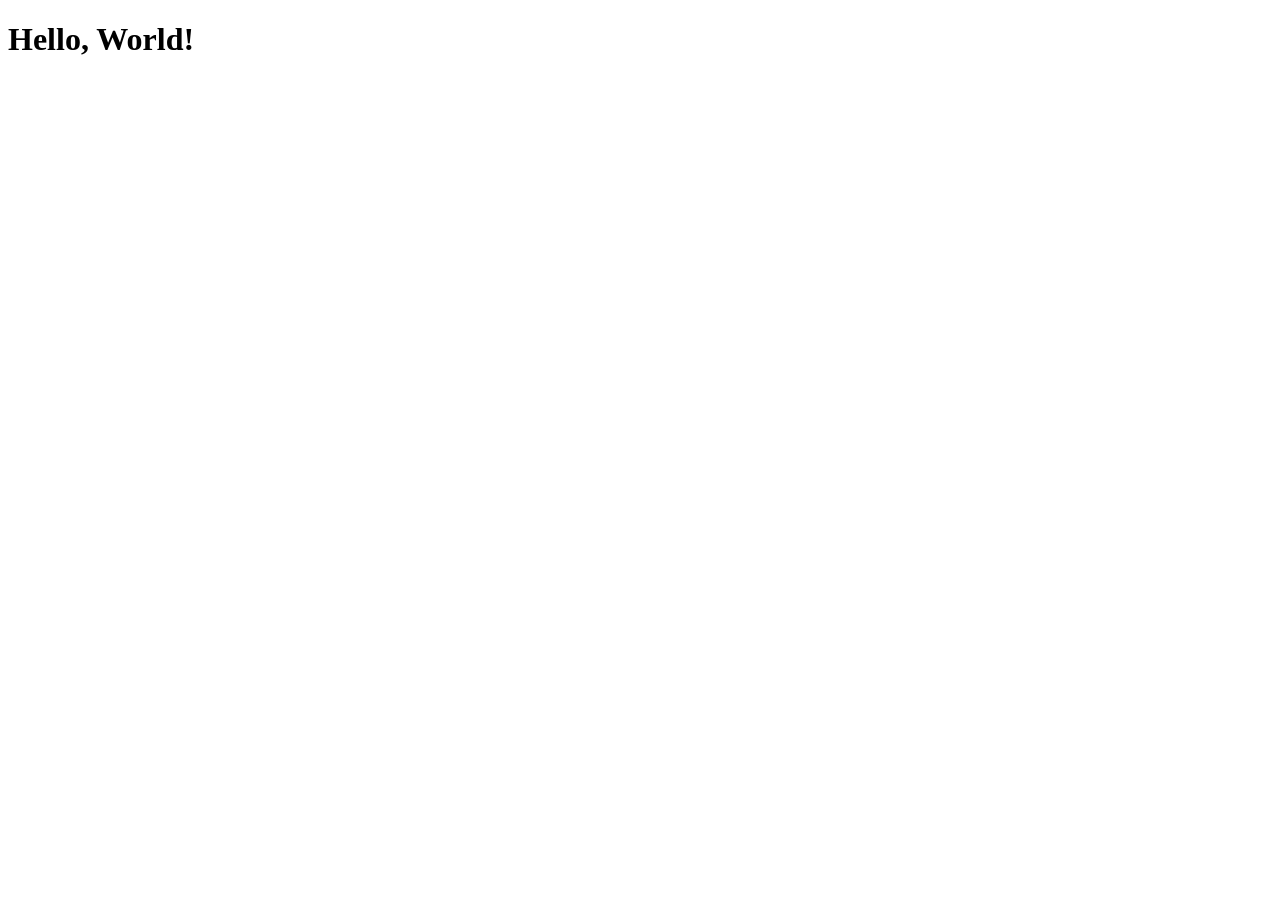
==== index.html @ 88abdb89 "Create index.html" ====
<!DOCTYPE html>
<html lang="en">
<head>
  <meta charset="UTF-8">
  <meta name="viewport" content="width=device-width, initial-scale=1.0">
  <title>Hello World</title>
</head>
<body>
  <h1>Hello, World!</h1>
</body>
</html>
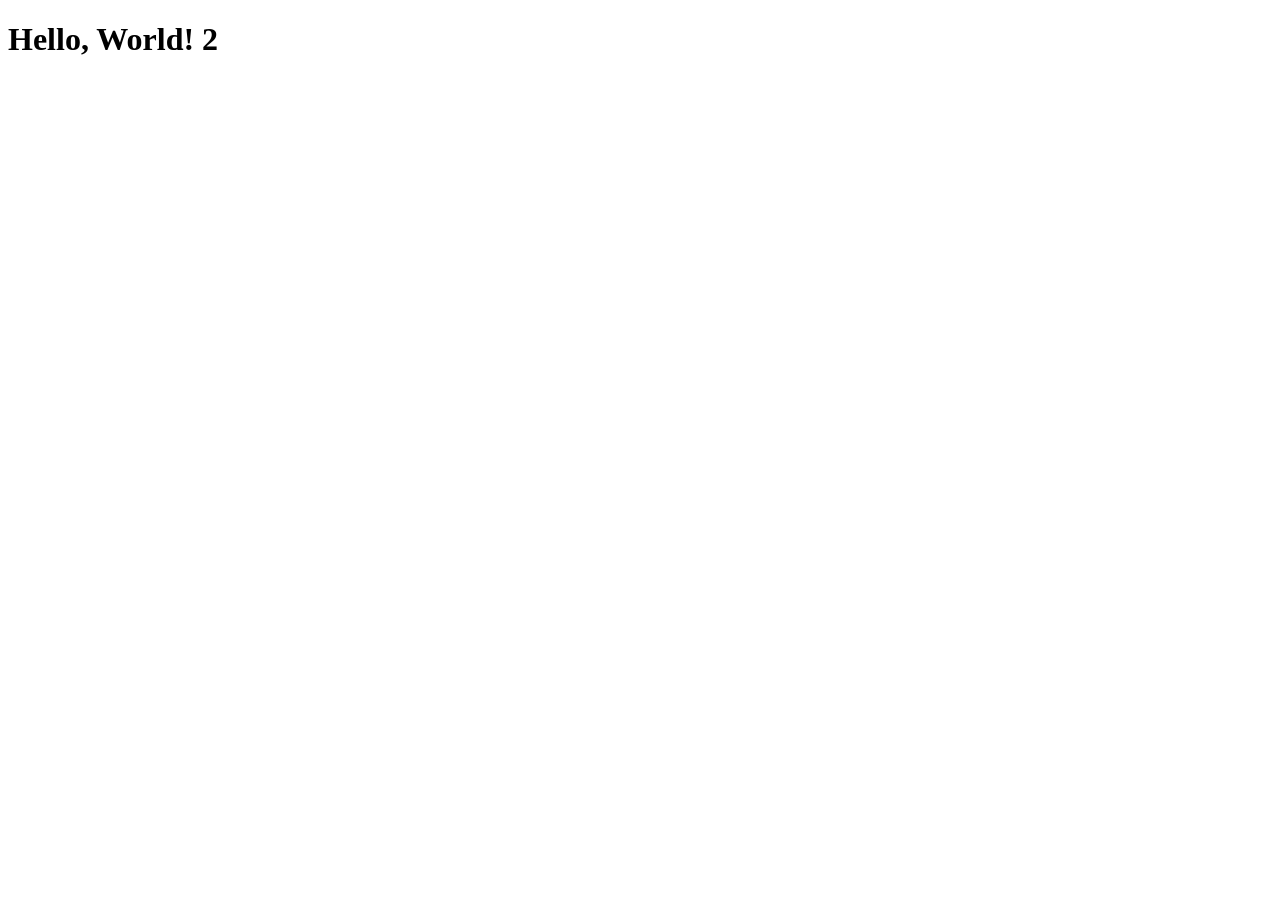
==== commit 3012d122: "test" ====
--- a/index.html
+++ b/index.html
@@ -6,6 +6,6 @@
   <title>Hello World</title>
 </head>
 <body>
-  <h1>Hello, World!</h1>
+  <h1>Hello, World! 2</h1>
 </body>
 </html>
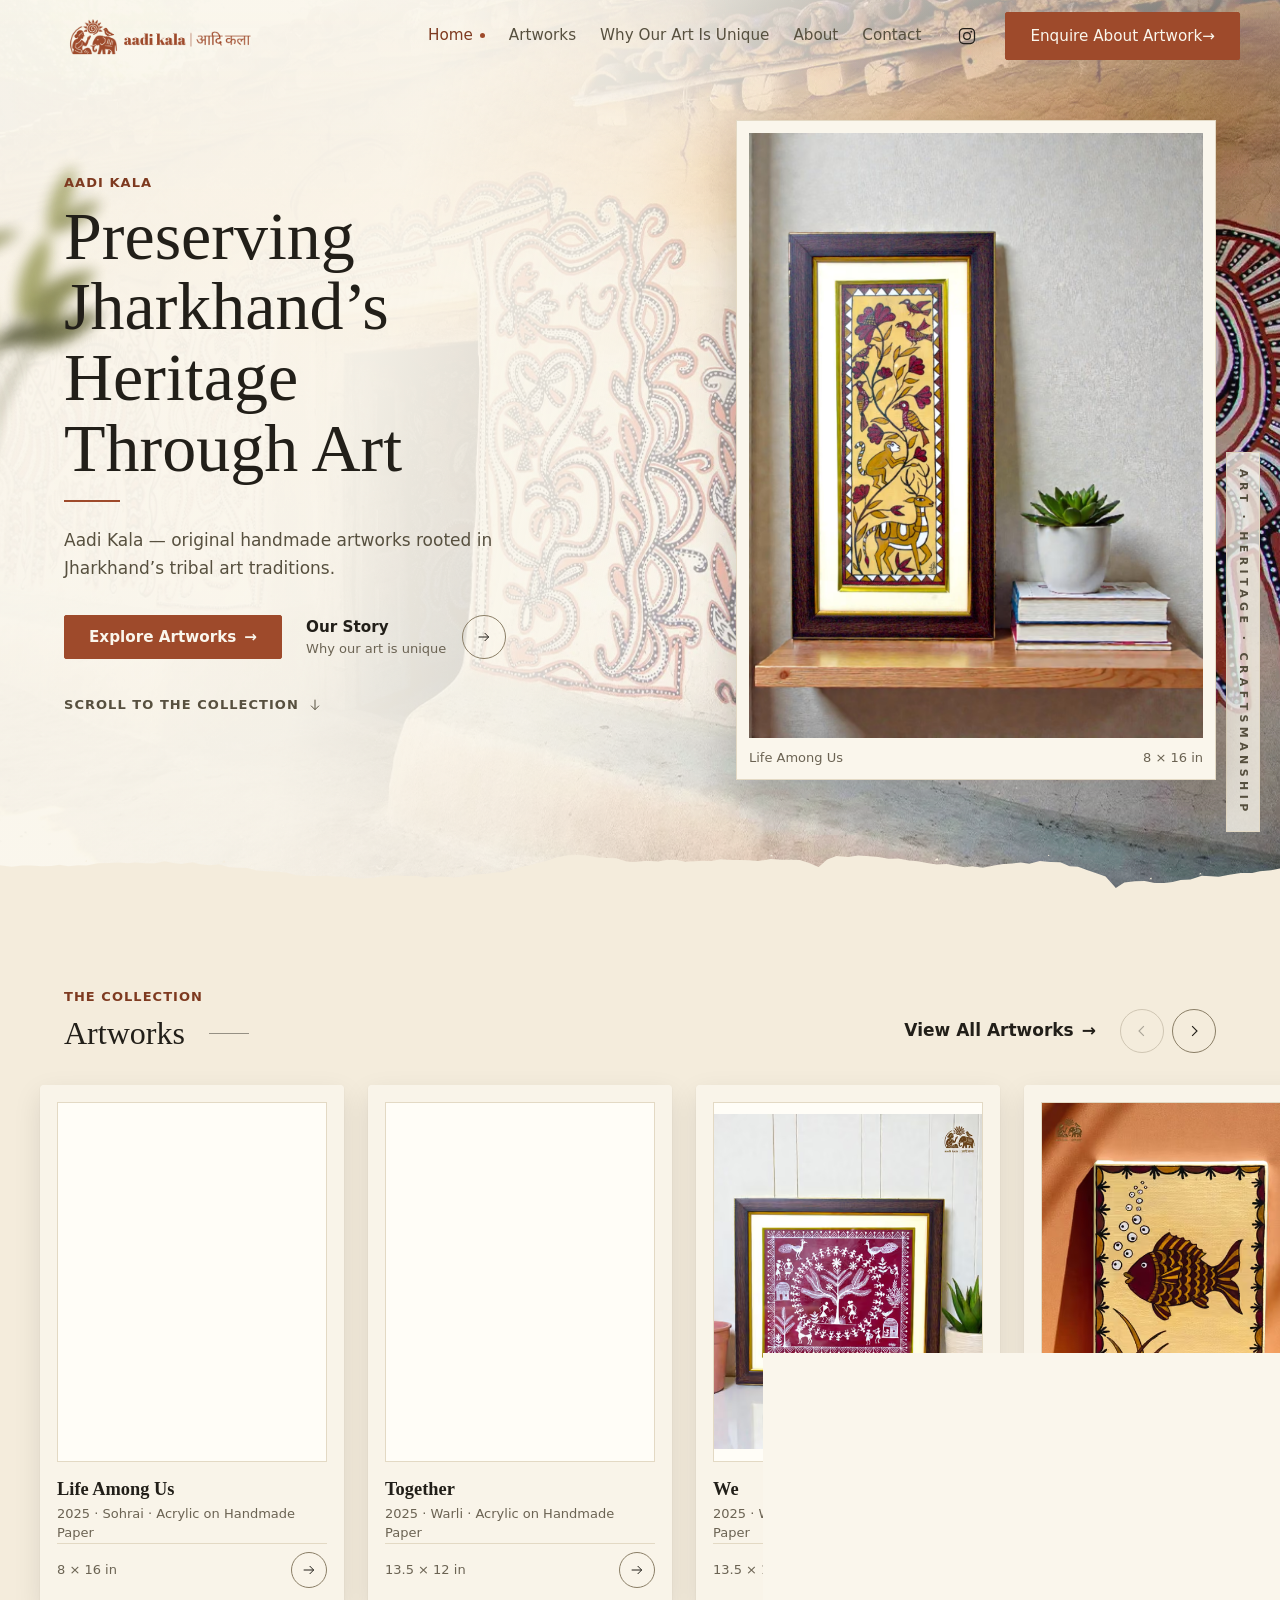
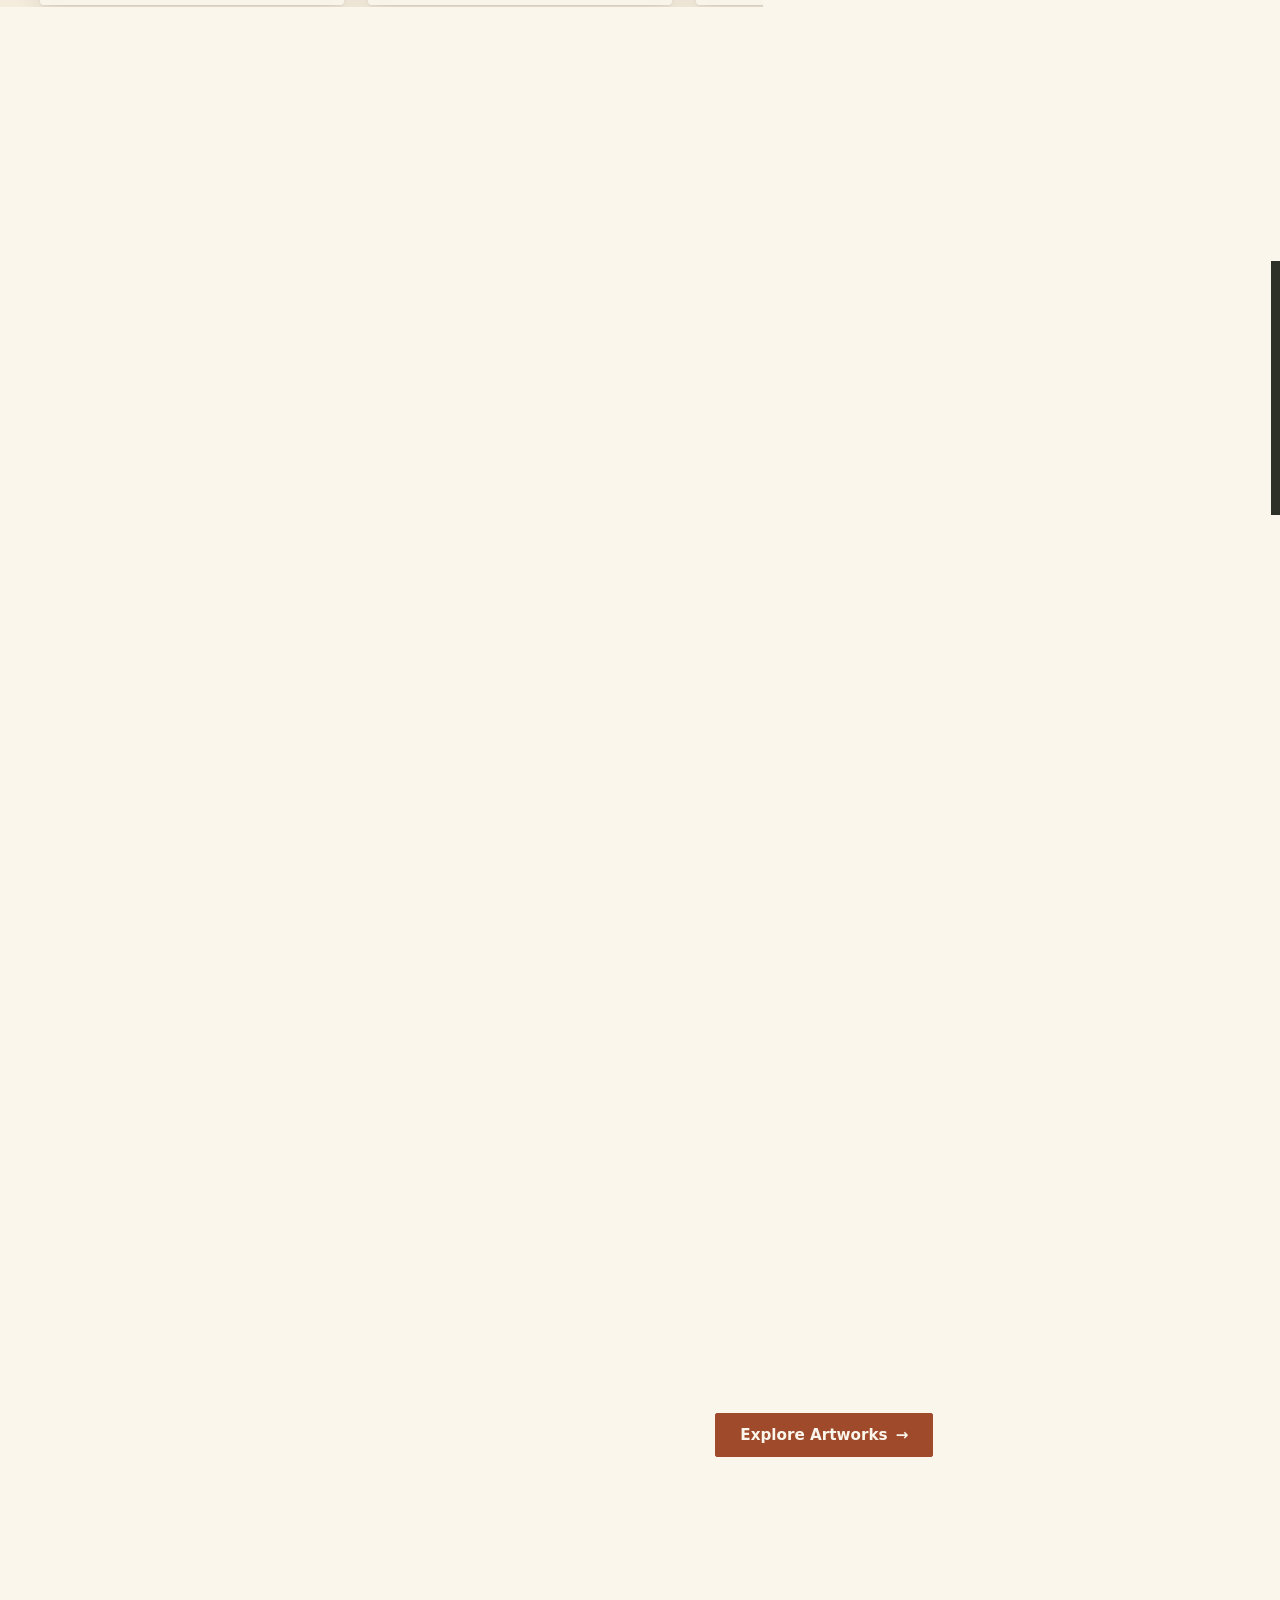
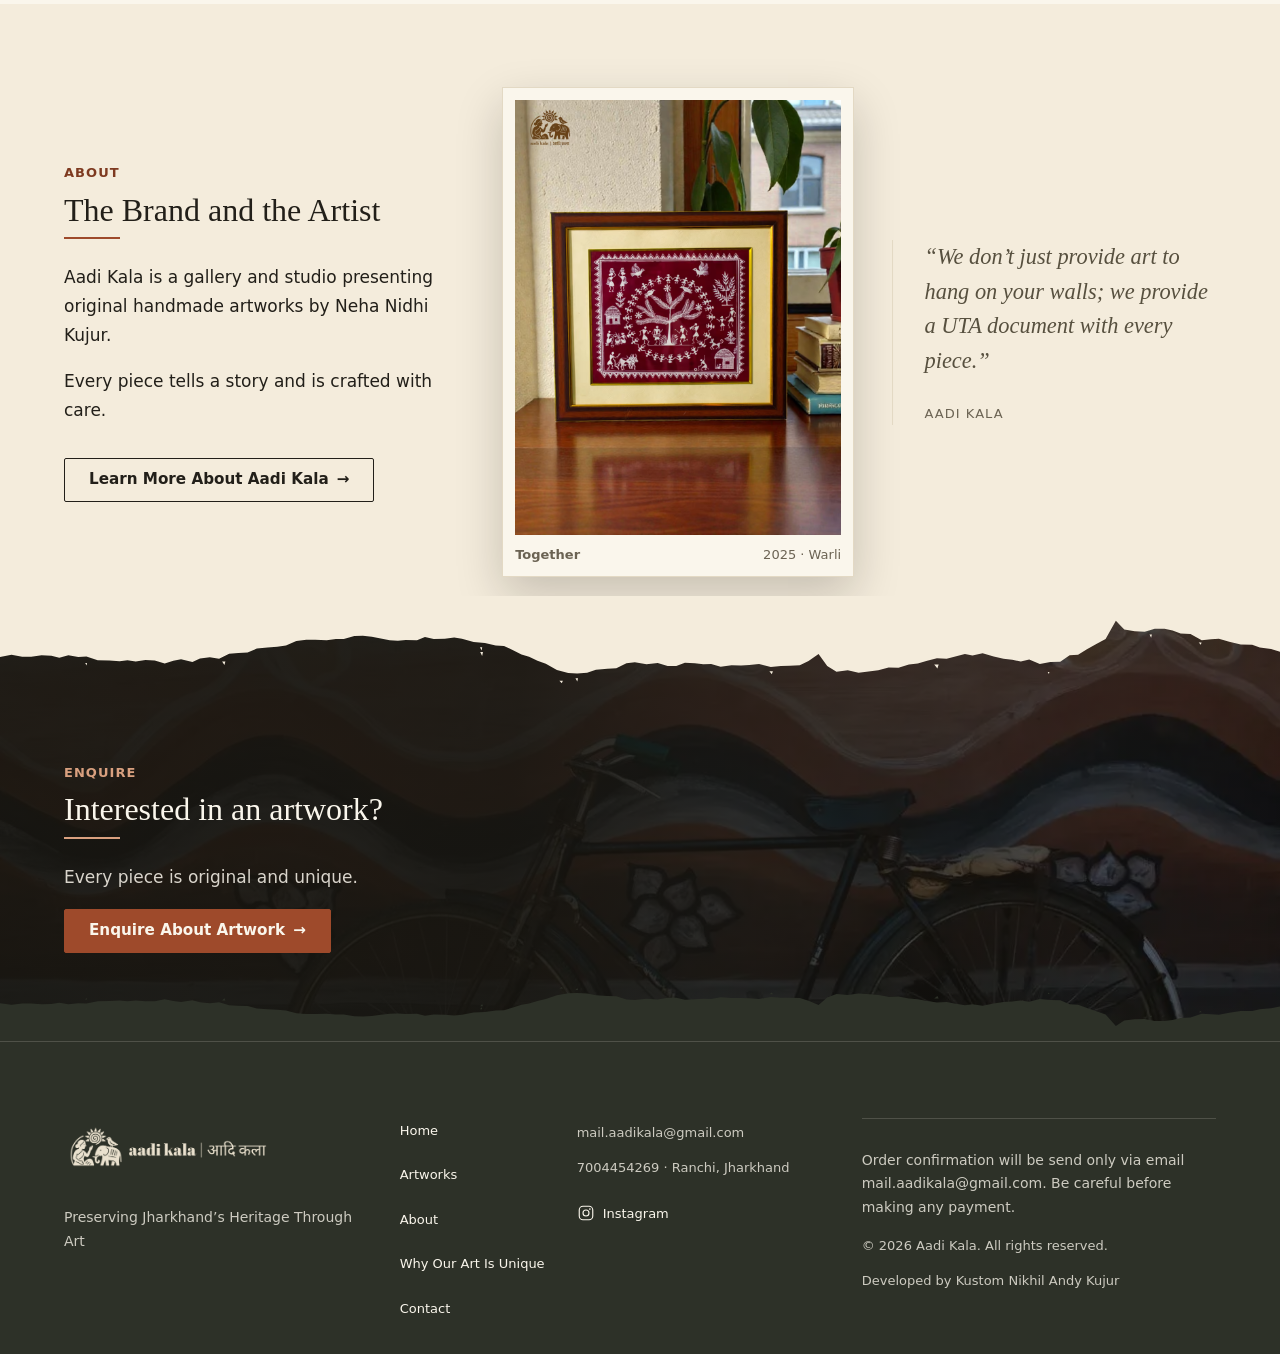
==== commit 50189e3b: "Publish aadikala/web-backend@fbbc5745c2a3ccf197e44658af8a53c7b95760de (dist/ only)" ====
--- a/index.html
+++ b/index.html
@@ -1,11 +1,13 @@
-<!DOCTYPE html>
-<html lang="en">
-<head>
-  <meta charset="UTF-8">
-  <meta name="viewport" content="width=device-width, initial-scale=1.0">
-  <title>Hello World</title>
-</head>
-<body>
-  <h1>Hello, World! 2</h1>
-</body>
-</html>
+<!DOCTYPE html><html lang="en"><head><meta charset="UTF-8"><meta name="viewport" content="width=device-width, initial-scale=1.0"><link rel="icon" type="image/png" href="/favicon.png" sizes="64x64"><link rel="apple-touch-icon" href="/favicon.png"><meta name="description" content="Aadi Kala — original handmade artworks rooted in Jharkhand’s tribal art traditions. Preserving Jharkhand’s Heritage Through Art."><title>Aadi Kala | Preserving Jharkhand’s Heritage Through Art</title><link rel="canonical" href="https://aadikala.github.io/"><meta property="og:title" content="Aadi Kala | Preserving Jharkhand’s Heritage Through Art"><meta property="og:description" content="Aadi Kala — original handmade artworks rooted in Jharkhand’s tribal art traditions. Preserving Jharkhand’s Heritage Through Art."><meta property="og:type" content="website"><meta property="og:url" content="https://aadikala.github.io/"><meta property="og:site_name" content="Aadi Kala"><meta name="twitter:card" content="summary"><meta name="twitter:title" content="Aadi Kala | Preserving Jharkhand’s Heritage Through Art"><meta name="twitter:description" content="Aadi Kala — original handmade artworks rooted in Jharkhand’s tribal art traditions. Preserving Jharkhand’s Heritage Through Art."><script type="application/ld+json">{"@context":"https://schema.org","@type":"Organization","name":"Aadi Kala","url":"https://aadikala.github.io/","sameAs":["https://www.instagram.com/aadikala.jh"]}</script><link rel="stylesheet" href="/_astro/BaseLayout.CWK3IPLA.css"><link rel="stylesheet" href="/_astro/index.BZ5XYa-T.css"></head><body><a class="skip-link" href="#main-content">Skip to main content</a><header class="site-header site-header--overlay"><div class="site-header-inner"><a class="brand" href="/" aria-label="Aadi Kala" aria-current="page"><img class="brand-logo" src="/images/logo-rust.png" alt="Aadi Kala" width="2000" height="500"></a><button class="nav-toggle" type="button" aria-expanded="false" aria-controls="site-nav"><span class="visually-hidden">Menu</span><span class="nav-toggle-bars" aria-hidden="true"></span></button><nav id="site-nav" class="site-nav" aria-label="Primary"><ul><li><a href="/" aria-current="page">Home</a></li><li><a href="/artworks/">Artworks</a></li><li><a href="/why-our-art-is-unique/">Why Our Art Is Unique</a></li><li><a href="/about/">About</a></li><li><a href="/contact/">Contact</a></li></ul><div class="nav-actions"><a class="nav-ig" href="https://www.instagram.com/aadikala.jh" target="_blank" rel="noopener"><svg width="20" height="20" viewBox="0 0 24 24" fill="none" stroke="currentColor" stroke-width="1.5" aria-hidden="true"><rect x="3" y="3" width="18" height="18" rx="5"></rect><circle cx="12" cy="12" r="4"></circle><circle cx="17.2" cy="6.8" r="1.1" fill="currentColor" stroke="none"></circle></svg><span class="visually-hidden">Instagram (opens in new tab)</span></a><a class="btn btn-primary nav-cta" href="/contact/">Enquire About Artwork<span class="btn-arrow" aria-hidden="true">&rarr;</span></a></div></nav></div><noscript><style>
+      .nav-toggle {
+        display: none;
+      }
+      .site-nav {
+        display: flex;
+      }
+    </style></noscript></header><script type="module">var e=document.querySelector(`.site-header`),t=e?.querySelector(`.nav-toggle`),n=document.getElementById(`site-nav`),r=()=>{e?.classList.remove(`is-open`),t?.setAttribute(`aria-expanded`,`false`)};t?.addEventListener(`click`,()=>{let n=e?.classList.toggle(`is-open`)??!1;t.setAttribute(`aria-expanded`,String(n))}),document.addEventListener(`keydown`,n=>{n.key===`Escape`&&e?.classList.contains(`is-open`)&&(r(),t?.focus())}),n?.addEventListener(`click`,e=>{e.target.closest(`a`)&&r()});var i=()=>e?.classList.toggle(`is-scrolled`,window.scrollY>8);addEventListener(`scroll`,i,{passive:!0}),i();</script><main id="main-content"><section class="hero" aria-labelledby="hero-heading"><div class="hero-media"><img src="/_astro/sohrai-painting-bg.PpdRrzte_1Toy7w.webp" srcset="/_astro/sohrai-painting-bg.PpdRrzte_1pBPP8.webp 960w, /_astro/sohrai-painting-bg.PpdRrzte_1Toy7w.webp 1500w" sizes="100vw" alt="" width="1500" height="1000" loading="eager" fetchpriority="high" decoding="async"></div><div class="hero-scrim" aria-hidden="true"></div><!-- Decorative foreground foliage (reference: blurred yellow-green leaves at
+       the left edge that push the photo back and add depth). --><svg class="hero-plant" viewBox="0 0 260 640" fill="none" aria-hidden="true" focusable="false"><g stroke="#5f6040" stroke-width="5" stroke-linecap="round"><path d="M36 630 C 48 524 74 446 130 372"></path><path d="M74 630 C 82 544 104 476 152 416"></path><path d="M14 630 C 24 544 44 478 84 414"></path></g><g><path d="M130 372 C 152 322 202 294 252 298 C 218 338 170 366 130 372 Z" fill="#8a8b57"></path><path d="M130 372 C 118 324 138 270 176 238 C 184 290 164 344 130 372 Z" fill="#a3a46b"></path><path d="M152 416 C 178 374 226 354 258 362 C 234 396 192 420 152 416 Z" fill="#6f7048"></path><path d="M152 416 C 144 368 166 324 204 302 C 208 350 186 396 152 416 Z" fill="#8a8b57"></path><path d="M84 414 C 94 362 76 310 40 278 C 30 328 46 384 84 414 Z" fill="#a3a46b"></path><path d="M84 414 C 116 380 160 370 198 384 C 162 410 120 420 84 414 Z" fill="#5f6040"></path><path d="M36 630 C 48 566 46 512 26 468 C 8 512 14 574 36 630 Z" fill="#6f7048"></path><path d="M176 238 C 198 200 240 182 258 192 C 234 220 202 236 176 238 Z" fill="#8a8b57" opacity="0.92"></path><path d="M176 238 C 168 196 186 154 216 132 C 220 176 202 216 176 238 Z" fill="#a3a46b" opacity="0.92"></path><path d="M40 278 C 56 244 96 228 132 236 C 100 260 66 274 40 278 Z" fill="#8a8b57" opacity="0.85"></path></g></svg><p class="hero-rail" aria-hidden="true">Art &middot; Heritage &middot; Craftsmanship</p><div class="container hero-inner"><div class="hero-copy"><p class="eyebrow">Aadi Kala</p><h1 class="hero-title" id="hero-heading">Preserving Jharkhand&rsquo;s Heritage Through Art</h1><hr class="rule-accent"><p class="hero-lede">Aadi Kala &mdash; original handmade artworks rooted in Jharkhand&rsquo;s tribal art traditions.</p><div class="hero-actions"><a class="btn btn-primary" href="/artworks/">Explore Artworks<span class="btn-arrow" aria-hidden="true">&rarr;</span></a><a class="hero-story" href="/why-our-art-is-unique/"><span><span class="hero-story-label">Our Story</span><span class="meta">Why our art is unique</span></span><span class="hero-story-icon" aria-hidden="true"><svg width="16" height="16" viewBox="0 0 24 24" fill="none" stroke="currentColor" stroke-width="1.5"><path d="M4 12h15M13 6l6 6-6 6"></path></svg></span></a></div><a class="hero-scroll" href="#collection"><span>Scroll to the collection</span><svg width="16" height="16" viewBox="0 0 24 24" fill="none" stroke="currentColor" stroke-width="1.5" aria-hidden="true"><path d="M12 4v15M6 13l6 6 6-6"></path></svg></a></div><figure class="art-frame hero-frame"><picture><source type="image/avif" srcset="/assets/generated/life-among-us-w480.avif 480w, /assets/generated/life-among-us-w768.avif 768w, /assets/generated/life-among-us-w960.avif 960w, /assets/generated/life-among-us-w1200.avif 1200w"><source type="image/webp" srcset="/assets/generated/life-among-us-w480.webp 480w, /assets/generated/life-among-us-w768.webp 768w, /assets/generated/life-among-us-w960.webp 960w, /assets/generated/life-among-us-w1200.webp 1200w"><img src="/assets/generated/life-among-us-w960.webp" alt="Life Among Us — Sohrai artwork by Neha Nidhi Kujur" width="1200" height="1600" loading="lazy" decoding="async"></picture><figcaption><span>Life Among Us</span><span>8 &times; 16 in</span></figcaption></figure></div><span class="torn torn-paper torn--bottom" aria-hidden="true"></span></section><section class="collection" id="collection" aria-labelledby="collection-heading"><div class="container"><div class="collection-head" data-reveal="left"><div><p class="eyebrow">The Collection</p><h2 class="collection-title" id="collection-heading">Artworks <span class="head-dash" aria-hidden="true"></span></h2></div><div class="collection-actions"><a class="link-arrow" href="/artworks/">View All Artworks<span class="btn-arrow" aria-hidden="true">&rarr;</span></a><div class="carousel-controls" data-carousel-controls hidden><button class="round-btn" type="button" data-carousel-prev><svg width="18" height="18" viewBox="0 0 24 24" fill="none" stroke="currentColor" stroke-width="1.5" aria-hidden="true"><path d="M14.5 5.5 8 12l6.5 6.5"></path></svg><span class="visually-hidden">Previous artworks</span></button><button class="round-btn" type="button" data-carousel-next><svg width="18" height="18" viewBox="0 0 24 24" fill="none" stroke="currentColor" stroke-width="1.5" aria-hidden="true"><path d="M9.5 5.5 16 12l-6.5 6.5"></path></svg><span class="visually-hidden">Next artworks</span></button></div></div></div></div><!-- The track is full-bleed (reference: the row spans the whole section).
+       It starts at the page gutter — no empty band on the left — and runs to
+       the viewport edge, so cards keep full size instead of being squeezed
+       into the centered text column. --><ul class="carousel" id="home-carousel" aria-label="Artworks" tabindex="0"><li class="carousel-item" data-reveal="pop"><a class="art-card art-card--story" href="/artworks/life-among-us/" aria-label="Life Among Us — view artwork"><span class="art-card-media"><picture><source type="image/avif" srcset="/assets/generated/life-among-us-w480.avif 480w, /assets/generated/life-among-us-w768.avif 768w, /assets/generated/life-among-us-w960.avif 960w, /assets/generated/life-among-us-w1200.avif 1200w" sizes="(min-width: 64rem) 33vw, (min-width: 48rem) 50vw, 100vw"><source type="image/webp" srcset="/assets/generated/life-among-us-w480.webp 480w, /assets/generated/life-among-us-w768.webp 768w, /assets/generated/life-among-us-w960.webp 960w, /assets/generated/life-among-us-w1200.webp 1200w" sizes="(min-width: 64rem) 33vw, (min-width: 48rem) 50vw, 100vw"><img src="/assets/generated/life-among-us-w480.webp" alt="Life Among Us — Sohrai artwork by Neha Nidhi Kujur" width="768" height="1024" loading="lazy" decoding="async"></picture><span class="art-card-story"><span class="story-label">WHAT YOU SEE:</span><span class="story-text">Sohrai &middot; Acrylic on Handmade Paper</span><span class="story-label">WHAT INSPIRED IT:</span><span class="story-text">The title “Life Among Us”: portraits the wildlife, how the jungle lives together. The life that exist in jungle but are endangered in human life.</span></span></span><h3 class="art-card-title">Life Among Us</h3><p class="meta">2025 · Sohrai · Acrylic on Handmade Paper</p><span class="art-card-foot"><span class="meta">8 × 16 in</span><span class="art-card-arrow" aria-hidden="true"><svg width="16" height="16" viewBox="0 0 24 24" fill="none" stroke="currentColor" stroke-width="1.5"><path d="M4 12h15M13 6l6 6-6 6"></path></svg></span></span></a></li><li class="carousel-item" data-reveal="pop"><a class="art-card art-card--story" href="/artworks/together/" aria-label="Together — view artwork"><span class="art-card-media"><picture><source type="image/avif" srcset="/assets/generated/together-w480.avif 480w, /assets/generated/together-w768.avif 768w, /assets/generated/together-w960.avif 960w" sizes="(min-width: 64rem) 33vw, (min-width: 48rem) 50vw, 100vw"><source type="image/webp" srcset="/assets/generated/together-w480.webp 480w, /assets/generated/together-w768.webp 768w, /assets/generated/together-w960.webp 960w" sizes="(min-width: 64rem) 33vw, (min-width: 48rem) 50vw, 100vw"><img src="/assets/generated/together-w480.webp" alt="Together — Warli artwork by Neha Nidhi Kujur" width="768" height="1024" loading="lazy" decoding="async"></picture><span class="art-card-story"><span class="story-label">WHAT YOU SEE:</span><span class="story-text">Warli &middot; Acrylic on Handmade Paper</span><span class="story-label">WHAT INSPIRED IT:</span><span class="story-text">The title “Together”: A Warli expression illustrating the tribe, their unity, and the cultural exchanges that shape their way of life.</span></span></span><h3 class="art-card-title">Together</h3><p class="meta">2025 · Warli · Acrylic on Handmade Paper</p><span class="art-card-foot"><span class="meta">13.5 × 12 in</span><span class="art-card-arrow" aria-hidden="true"><svg width="16" height="16" viewBox="0 0 24 24" fill="none" stroke="currentColor" stroke-width="1.5"><path d="M4 12h15M13 6l6 6-6 6"></path></svg></span></span></a></li><li class="carousel-item" data-reveal="pop"><a class="art-card art-card--story" href="/artworks/we/" aria-label="We — view artwork"><span class="art-card-media"><picture><source type="image/avif" srcset="/assets/generated/we-w480.avif 480w, /assets/generated/we-w768.avif 768w, /assets/generated/we-w960.avif 960w" sizes="(min-width: 64rem) 33vw, (min-width: 48rem) 50vw, 100vw"><source type="image/webp" srcset="/assets/generated/we-w480.webp 480w, /assets/generated/we-w768.webp 768w, /assets/generated/we-w960.webp 960w" sizes="(min-width: 64rem) 33vw, (min-width: 48rem) 50vw, 100vw"><img src="/assets/generated/we-w480.webp" alt="We — Warli artwork by Neha Nidhi Kujur" width="768" height="960" loading="lazy" decoding="async"></picture><span class="art-card-story"><span class="story-label">WHAT YOU SEE:</span><span class="story-text">Warli &middot; Acrylic on Handmade Paper</span><span class="story-label">WHAT INSPIRED IT:</span><span class="story-text">The title “We”: A Warli expression illustrating the tribe, their unity, and the cultural exchanges that shape their way of life.</span></span></span><h3 class="art-card-title">We</h3><p class="meta">2025 · Warli · Acrylic on Handmade Paper</p><span class="art-card-foot"><span class="meta">13.5 × 12 in</span><span class="art-card-arrow" aria-hidden="true"><svg width="16" height="16" viewBox="0 0 24 24" fill="none" stroke="currentColor" stroke-width="1.5"><path d="M4 12h15M13 6l6 6-6 6"></path></svg></span></span></a></li><li class="carousel-item" data-reveal="pop"><a class="art-card art-card--story" href="/artworks/fish-with-borders/" aria-label="Fish with borders — view artwork"><span class="art-card-media"><picture><source type="image/avif" srcset="/assets/generated/fish-with-borders-w480.avif 480w, /assets/generated/fish-with-borders-w768.avif 768w, /assets/generated/fish-with-borders-w960.avif 960w" sizes="(min-width: 64rem) 33vw, (min-width: 48rem) 50vw, 100vw"><source type="image/webp" srcset="/assets/generated/fish-with-borders-w480.webp 480w, /assets/generated/fish-with-borders-w768.webp 768w, /assets/generated/fish-with-borders-w960.webp 960w" sizes="(min-width: 64rem) 33vw, (min-width: 48rem) 50vw, 100vw"><img src="/assets/generated/fish-with-borders-w480.webp" alt="Fish with borders — Sohrai artwork by Neha Nidhi Kujur" width="768" height="1024" loading="lazy" decoding="async"></picture><span class="art-card-story"><span class="story-label">WHAT YOU SEE:</span><span class="story-text">Sohrai &middot; Acrylic on Canvas</span><span class="story-label">WHAT INSPIRED IT:</span><span class="story-text">The title “Fish with borders”: Inspired by the Minz totem. The fish swimming despite the borders around it.</span></span></span><h3 class="art-card-title">Fish with borders</h3><p class="meta">2025 · Sohrai · Acrylic on Canvas</p><span class="art-card-foot"><span class="meta">6 × 8 in</span><span class="art-card-arrow" aria-hidden="true"><svg width="16" height="16" viewBox="0 0 24 24" fill="none" stroke="currentColor" stroke-width="1.5"><path d="M4 12h15M13 6l6 6-6 6"></path></svg></span></span></a></li><li class="carousel-item" data-reveal="pop"><a class="art-card art-card--story" href="/artworks/hunt-by-the-sun/" aria-label="Hunt by the Sun — view artwork"><span class="art-card-media"><picture><source type="image/avif" srcset="/assets/generated/hunt-by-the-sun-w480.avif 480w, /assets/generated/hunt-by-the-sun-w768.avif 768w, /assets/generated/hunt-by-the-sun-w960.avif 960w, /assets/generated/hunt-by-the-sun-w1200.avif 1200w" sizes="(min-width: 64rem) 33vw, (min-width: 48rem) 50vw, 100vw"><source type="image/webp" srcset="/assets/generated/hunt-by-the-sun-w480.webp 480w, /assets/generated/hunt-by-the-sun-w768.webp 768w, /assets/generated/hunt-by-the-sun-w960.webp 960w, /assets/generated/hunt-by-the-sun-w1200.webp 1200w" sizes="(min-width: 64rem) 33vw, (min-width: 48rem) 50vw, 100vw"><img src="/assets/generated/hunt-by-the-sun-w480.webp" alt="Hunt by the Sun — Sohrai artwork by Neha Nidhi Kujur" width="768" height="1024" loading="lazy" decoding="async"></picture><span class="art-card-story"><span class="story-label">WHAT YOU SEE:</span><span class="story-text">Sohrai &middot; Acrylic on Handmade Paper</span><span class="story-label">WHAT INSPIRED IT:</span><span class="story-text">Hunt by the Sun — radiant as the sun itself, tribal women of Jharkhand illuminate the path as they perform their ritual hunt of Jani-Shikar.</span></span></span><h3 class="art-card-title">Hunt by the Sun</h3><p class="meta">2024 · Sohrai · Acrylic on Handmade Paper</p><span class="art-card-foot"><span class="meta">12 × 18 in</span><span class="art-card-arrow" aria-hidden="true"><svg width="16" height="16" viewBox="0 0 24 24" fill="none" stroke="currentColor" stroke-width="1.5"><path d="M4 12h15M13 6l6 6-6 6"></path></svg></span></span></a></li><li class="carousel-item" data-reveal="pop"><a class="art-card art-card--story" href="/artworks/tortoise-with-time/" aria-label="Tortoise with time — view artwork"><span class="art-card-media"><picture><source type="image/avif" srcset="/assets/generated/tortoise-with-time-w480.avif 480w, /assets/generated/tortoise-with-time-w768.avif 768w, /assets/generated/tortoise-with-time-w960.avif 960w" sizes="(min-width: 64rem) 33vw, (min-width: 48rem) 50vw, 100vw"><source type="image/webp" srcset="/assets/generated/tortoise-with-time-w480.webp 480w, /assets/generated/tortoise-with-time-w768.webp 768w, /assets/generated/tortoise-with-time-w960.webp 960w" sizes="(min-width: 64rem) 33vw, (min-width: 48rem) 50vw, 100vw"><img src="/assets/generated/tortoise-with-time-w480.webp" alt="Tortoise with time — Sohrai artwork by Neha Nidhi Kujur" width="768" height="960" loading="lazy" decoding="async"></picture><span class="art-card-story"><span class="story-label">WHAT YOU SEE:</span><span class="story-text">Sohrai &middot; Acrylic on Canvas</span><span class="story-label">WHAT INSPIRED IT:</span><span class="story-text">The title “Tortoise with time”: Inspired by the Kachhap totem. The different sections of colour on the shell defines the different phases of life.</span></span></span><h3 class="art-card-title">Tortoise with time</h3><p class="meta">2025 · Sohrai · Acrylic on Canvas</p><span class="art-card-foot"><span class="meta">6 × 8 in</span><span class="art-card-arrow" aria-hidden="true"><svg width="16" height="16" viewBox="0 0 24 24" fill="none" stroke="currentColor" stroke-width="1.5"><path d="M4 12h15M13 6l6 6-6 6"></path></svg></span></span></a></li><li class="carousel-item" data-reveal="pop"><a class="art-card art-card--story" href="/artworks/patara-nu-bidi-sun-in-forest/" aria-label="पतड़ा नू बीड़ी - Sun in forest — view artwork"><span class="art-card-media"><picture><source type="image/avif" srcset="/assets/generated/patara-nu-bidi-sun-in-forest-w480.avif 480w, /assets/generated/patara-nu-bidi-sun-in-forest-w768.avif 768w, /assets/generated/patara-nu-bidi-sun-in-forest-w960.avif 960w" sizes="(min-width: 64rem) 33vw, (min-width: 48rem) 50vw, 100vw"><source type="image/webp" srcset="/assets/generated/patara-nu-bidi-sun-in-forest-w480.webp 480w, /assets/generated/patara-nu-bidi-sun-in-forest-w768.webp 768w, /assets/generated/patara-nu-bidi-sun-in-forest-w960.webp 960w" sizes="(min-width: 64rem) 33vw, (min-width: 48rem) 50vw, 100vw"><img src="/assets/generated/patara-nu-bidi-sun-in-forest-w480.webp" alt="पतड़ा नू बीड़ी - Sun in forest — Sohrai artwork by Neha Nidhi Kujur" width="768" height="960" loading="lazy" decoding="async"></picture><span class="art-card-story"><span class="story-label">WHAT YOU SEE:</span><span class="story-text">Sohrai &middot; Acrylic on Canvas</span><span class="story-label">WHAT INSPIRED IT:</span><span class="story-text">The title “पतड़ा नूबीड़ी - Sun in forest”: the sun figures as woman, the forest as her surroundings—power luminous within its own horizon. The art portraits Jani-Shikar.</span></span></span><h3 class="art-card-title">पतड़ा नू बीड़ी - Sun in forest</h3><p class="meta">2024 · Sohrai · Acrylic on Canvas</p><span class="art-card-foot"><span class="meta">12 × 18 in</span><span class="art-card-arrow" aria-hidden="true"><svg width="16" height="16" viewBox="0 0 24 24" fill="none" stroke="currentColor" stroke-width="1.5"><path d="M4 12h15M13 6l6 6-6 6"></path></svg></span></span></a></li></ul></section><script type="module">var e=document.getElementById(`home-carousel`),t=document.querySelector(`[data-carousel-controls]`),n=t?.querySelector(`[data-carousel-prev]`),r=t?.querySelector(`[data-carousel-next]`);if(e&&t&&n&&r){t.removeAttribute(`hidden`);let i=()=>(e.querySelector(`.carousel-item`)?.getBoundingClientRect().width??300)+24,a=()=>{n.disabled=e.scrollLeft<=2,r.disabled=e.scrollLeft+e.clientWidth>=e.scrollWidth-2};n.addEventListener(`click`,()=>e.scrollBy({left:-i()})),r.addEventListener(`click`,()=>e.scrollBy({left:i()})),e.addEventListener(`scroll`,a,{passive:!0}),addEventListener(`resize`,a,{passive:!0}),a()}</script><section class="why-unique" aria-labelledby="why-unique-heading"><span class="torn torn-paper" aria-hidden="true"></span><!-- Warli tree (decorative): golden-brown limbs rising along the right edge,
+       canopy heavy near the band's top — the olive band's signature motif. --><svg class="why-tree" viewBox="0 0 720 560" preserveAspectRatio="xMaxYMax meet" fill="none" aria-hidden="true" focusable="false"><g stroke="#5b4525" stroke-linecap="round" stroke-linejoin="round"><path stroke-width="9" d="M566 556 C 558 470 552 400 542 336 C 534 286 530 232 534 178"></path><path stroke-width="6" d="M566 556 L 514 548 M566 556 L 618 546"></path><path stroke-width="6" d="M542 336 L 436 300 L 404 276"></path><path stroke-width="6" d="M542 336 L 640 306 L 674 284"></path><path stroke-width="5.5" d="M537 292 L 448 246 L 420 220"></path><path stroke-width="5.5" d="M537 292 L 628 258 L 664 236"></path><path stroke-width="5" d="M534 244 L 462 198 L 442 168"></path><path stroke-width="5" d="M534 244 L 616 214 L 650 190"></path><path stroke-width="5" d="M534 178 L 486 122 L 468 88"></path><path stroke-width="5" d="M534 178 L 586 130 L 612 100"></path><path stroke-width="6" d="M534 178 L 534 116"></path><path stroke-width="5" d="M534 116 L 496 72 M534 116 L 574 76 M534 116 L 532 62"></path><g stroke-width="3.5"><path d="M508 327 l -11 -13 M508 327 l 12 -13"></path><path d="M478 316 l -11 -13 M478 316 l 12 -14"></path><path d="M576 324 l -12 -13 M576 324 l 11 -13"></path><path d="M608 314 l -12 -13 M608 314 l 11 -14"></path><path d="M490 269 l -11 -13 M490 269 l 12 -13"></path><path d="M462 254 l -11 -13 M462 254 l 12 -13"></path><path d="M588 275 l -12 -13 M588 275 l 11 -13"></path><path d="M616 264 l -12 -13 M616 264 l 11 -14"></path><path d="M498 221 l -11 -12 M498 221 l 12 -12"></path><path d="M580 228 l -12 -12 M580 228 l 11 -12"></path><path d="M510 150 l -11 -13 M510 150 l 12 -13"></path><path d="M562 152 l -12 -13 M562 152 l 11 -13"></path></g><g fill="#5b4525" stroke="none"><circle cx="404" cy="276" r="7"></circle><circle cx="674" cy="284" r="7"></circle><circle cx="420" cy="220" r="7"></circle><circle cx="664" cy="236" r="7"></circle><circle cx="442" cy="168" r="6"></circle><circle cx="650" cy="190" r="6"></circle><circle cx="468" cy="88" r="7"></circle><circle cx="612" cy="100" r="7"></circle><circle cx="496" cy="72" r="6"></circle><circle cx="574" cy="76" r="6"></circle><circle cx="532" cy="62" r="7"></circle><circle cx="452" cy="318" r="5"></circle><circle cx="632" cy="292" r="5"></circle></g><g stroke-width="4"><path d="M296 128 l 15 -11 l 15 11"></path><path d="M352 92 l 13 -10 l 13 10"></path><path d="M252 78 l 12 -9 l 12 9"></path></g></g></svg><div class="container"><p class="eyebrow">Aadi Kala</p><h2 id="why-unique-heading">Why Our Art is Unique</h2><hr class="rule-accent"><ol class="why-grid"><li class="why-item" data-reveal><span class="why-icon" aria-hidden="true"><svg width="22" height="22" viewBox="0 0 24 24" fill="none" stroke="currentColor" stroke-width="1.5" stroke-linecap="round" stroke-linejoin="round"><path d="M8.5 12V6.5a1.5 1.5 0 0 1 3 0V11"/><path d="M11.5 11V5.5a1.5 1.5 0 0 1 3 0V11"/><path d="M14.5 11V7a1.5 1.5 0 0 1 3 0v7a6 6 0 0 1-6 6h-.5a6 6 0 0 1-6-6v-3.5a1.5 1.5 0 0 1 3 0V14"/></svg></span><h3><span class="why-no">01.</span> Purely Handmade</h3><p>All artworks are crafted using acrylics, organic colors on canvas or handmade paper. No art is ever repeated.</p><a class="link-arrow" href="/why-our-art-is-unique/">Learn More<span class="btn-arrow" aria-hidden="true">→</span></a></li><li class="why-item" data-reveal><span class="why-icon" aria-hidden="true"><svg width="22" height="22" viewBox="0 0 24 24" fill="none" stroke="currentColor" stroke-width="1.5" stroke-linecap="round" stroke-linejoin="round"><rect x="5" y="3.5" width="14" height="17" rx="2"/><path d="M9 8h6M9 12h6M9 16h3"/></svg></span><h3><span class="why-no">02.</span> Understanding the Art (UTA)</h3><p>We provide an in-depth document explaining the art&#39;s vision and inspiration, giving you a deeper connection with the piece.</p><a class="link-arrow" href="/why-our-art-is-unique/">Learn More<span class="btn-arrow" aria-hidden="true">→</span></a></li><li class="why-item" data-reveal><span class="why-icon" aria-hidden="true"><svg width="22" height="22" viewBox="0 0 24 24" fill="none" stroke="currentColor" stroke-width="1.5" stroke-linecap="round" stroke-linejoin="round"><circle cx="12" cy="9.5" r="5"/><path d="M9 14l-1.5 6L12 18l4.5 2L15 14"/></svg></span><h3><span class="why-no">03.</span> Certificate of Authenticity</h3><p>Each artwork comes with a hand-signed certificate of authenticity directly from the artist.</p><a class="link-arrow" href="/why-our-art-is-unique/">Learn More<span class="btn-arrow" aria-hidden="true">→</span></a></li><li class="why-item" data-reveal><span class="why-icon" aria-hidden="true"><svg width="22" height="22" viewBox="0 0 24 24" fill="none" stroke="currentColor" stroke-width="1.5" stroke-linecap="round" stroke-linejoin="round"><path d="M12 20v-7"/><path d="M12 13C12 9 9 6.5 5.5 6.5c0 3.5 2.5 6.5 6.5 6.5z"/><path d="M12 13c0-3 2.5-5.5 6-5.5 0 3.5-2.5 5.5-6 5.5z"/></svg></span><h3><span class="why-no">04.</span> Preserving Heritage</h3><p>We work to preserve Jharkhand’s heritage, providing fair prices to the artists by cutting the high art market costs.</p><a class="link-arrow" href="/why-our-art-is-unique/">Learn More<span class="btn-arrow" aria-hidden="true">→</span></a></li></ol></div></section><section class="story-split" aria-labelledby="story-heading"><span class="torn torn-olive" aria-hidden="true"></span><div class="container story-grid"><figure class="story-media" data-reveal="zoom"><img src="/_astro/handmade.B8MXOiW4_1IOpRe.webp" srcset="/_astro/handmade.B8MXOiW4_2iIInh.webp 768w, /_astro/handmade.B8MXOiW4_1IOpRe.webp 1536w" alt="An artist painting with a brush, holding a palette of mixed colours." sizes="(min-width: 64rem) 48vw, 100vw" loading="lazy" decoding="async" width="1536" height="1024"></figure><div class="story-panel" data-reveal><img class="story-motif" src="/assets/generated/life-among-us-w480.webp" width="480" height="640" alt="" loading="lazy" decoding="async" aria-hidden="true"><p class="eyebrow">Heritage</p><h2 id="story-heading">Rooted in Jharkhand</h2><hr class="rule-accent"><p>Every piece is one of a kind &mdash; no two are alike &mdash; and carries the essence of Jharkhand&rsquo;s tribal culture.</p><p>At Aadi Kala, we strive to preserve heritage, empower artisans, and bring authentic tribal artistry to the world.</p><a class="btn btn-primary" href="/artworks/">Explore Artworks<span class="btn-arrow" aria-hidden="true">&rarr;</span></a></div></div></section><section class="about-editorial" aria-labelledby="about-heading"><span class="torn torn-paper-light" aria-hidden="true"></span><div class="container about-grid"><div class="about-copy" data-reveal="left"><p class="eyebrow">About</p><h2 id="about-heading">The Brand and the Artist</h2><hr class="rule-accent"><p>Aadi Kala is a gallery and studio presenting original handmade artworks by Neha Nidhi Kujur.</p><p>Every piece tells a story and is crafted with care.</p><a class="btn btn-secondary" href="/about/">Learn More About Aadi Kala<span class="btn-arrow" aria-hidden="true">&rarr;</span></a></div><figure class="art-frame about-media" data-reveal="zoom"><picture><source type="image/avif" srcset="/assets/generated/together-w480.avif 480w, /assets/generated/together-w768.avif 768w, /assets/generated/together-w960.avif 960w"><source type="image/webp" srcset="/assets/generated/together-w480.webp 480w, /assets/generated/together-w768.webp 768w, /assets/generated/together-w960.webp 960w"><img src="/assets/generated/together-w768.webp" alt="Together — Warli artwork by Neha Nidhi Kujur" width="960" height="1280" loading="lazy" decoding="async"></picture><figcaption><b>Together</b><span>2025 &middot; Warli</span></figcaption></figure><blockquote class="about-quote" data-reveal="right"><p>&ldquo;We don&rsquo;t just provide art to hang on your walls; we provide a UTA document with every piece.&rdquo;</p><footer>Aadi Kala</footer></blockquote></div></section><section class="enquiry-band" aria-labelledby="enquiry-heading"><span class="torn torn-paper torn--deep" aria-hidden="true"></span><div class="enquiry-media"><img src="/_astro/heritage.jCunQY2-_x8fPU.webp" srcset="/_astro/heritage.jCunQY2-_DeeFW.webp 960w, /_astro/heritage.jCunQY2-_x8fPU.webp 1300w" sizes="100vw" alt="" width="1300" height="862" loading="lazy" decoding="async"></div><div class="enquiry-scrim" aria-hidden="true"></div><div class="container"><div class="enquiry-inner" data-reveal="pop"><p class="eyebrow">Enquire</p><h2 id="enquiry-heading">Interested in an artwork?</h2><hr class="rule-accent"><p>Every piece is original and unique.</p><a class="btn btn-primary" href="/contact/">Enquire About Artwork<span class="btn-arrow" aria-hidden="true">→</span></a></div></div><span class="torn torn-olive torn--bottom" aria-hidden="true"></span></section></main><footer class="site-footer"><span class="torn torn-paper-light" aria-hidden="true"></span><div class="container site-footer-inner"><div class="flow"><a class="footer-brand" href="/" aria-label="Aadi Kala — home"><img class="footer-logo" src="/images/logo.png" alt="Aadi Kala" width="2000" height="500" loading="lazy" decoding="async"></a><p class="small">Preserving Jharkhand&rsquo;s Heritage Through Art</p></div><nav aria-label="Footer"><ul class="cluster"><li><a href="/">Home</a></li><li><a href="/artworks/">Artworks</a></li><li><a href="/about/">About</a></li><li><a href="/why-our-art-is-unique/">Why Our Art Is Unique</a></li><li><a href="/contact/">Contact</a></li></ul></nav><div class="flow"><p class="meta">mail.aadikala@gmail.com</p><p class="meta">7004454269 &middot; Ranchi, Jharkhand</p><p class="meta"><a class="footer-ig" href="https://www.instagram.com/aadikala.jh" target="_blank" rel="noopener"><svg width="18" height="18" viewBox="0 0 24 24" fill="none" stroke="currentColor" stroke-width="1.5" aria-hidden="true" focusable="false"><rect x="3" y="3" width="18" height="18" rx="5"></rect><circle cx="12" cy="12" r="4"></circle><circle cx="17.2" cy="6.8" r="1.1" fill="currentColor" stroke="none"></circle></svg><span>Instagram</span><span class="visually-hidden"> (opens in new tab)</span></a></p></div><div class="flow footer-note"><p class="small">Order confirmation will be send only via email mail.aadikala@gmail.com. Be careful before making any payment.</p><p class="meta">&copy; 2026 Aadi Kala. All rights reserved.</p><p class="meta">Developed by Kustom Nikhil Andy Kujur</p></div></div></footer></body></html><script type="module">if(matchMedia(`(prefers-reduced-motion: no-preference)`).matches){let e=document.querySelector(`.hero`),t=document.querySelector(`.hero-media img`),n=0,r=()=>{n||=requestAnimationFrame(()=>{if(n=0,!e||!t)return;let r=e.getBoundingClientRect();if(r.bottom<0||r.top>innerHeight)return;let i=Math.min(Math.max(-r.top,0)*.06,34);t.style.transform=`translate3d(0, ${i.toFixed(1)}px, 0)`})};e&&t&&(addEventListener(`scroll`,r,{passive:!0}),r());let i=document.querySelectorAll(`[data-reveal]`);if(i.length&&`IntersectionObserver`in window){document.querySelector(`main`)?.classList.add(`reveal-on`);let e=new IntersectionObserver(t=>{for(let n of t)n.isIntersecting&&(n.target.classList.add(`is-in`),e.unobserve(n.target))},{rootMargin:`0px 0px -8% 0px`,threshold:.12});i.forEach(t=>e.observe(t))}}</script>
--- a/_astro/BaseLayout.CWK3IPLA.css
+++ b/_astro/BaseLayout.CWK3IPLA.css
@@ -0,0 +1 @@
+:root{--color-paper:#faf6ec;--color-paper-deep:#f4ecdc;--color-surface:#fffdf7;--color-ink:#221f19;--color-ink-soft:#57503f;--color-muted:#6b6353;--color-rust:#9e4a2b;--color-rust-deep:#7e3a20;--color-green:#5f7050;--color-olive:#2d3128;--color-clay:#d9a07f;--color-gold:#b2987a;--color-error:#a93226;--color-line:#e3d9c4;--color-border-strong:#8a7e66;--color-focus:#7e3a20;--color-focus-on-dark:#faf6ec;--color-selection:#e7c9b4;--space-xs:.25rem;--space-sm:.5rem;--space-md:1rem;--space-lg:1.5rem;--space-xl:2rem;--space-2xl:3rem;--space-3xl:4rem;--space-section:clamp(3.5rem, 4vw + 2rem, 6rem);--container-max:72rem;--gutter:1.25rem;--text-display:clamp(2.5rem, 1.6rem + 4vw, 3.75rem);--text-h1:clamp(2rem, 1.4rem + 3vw, 3rem);--text-h2:clamp(1.5rem, 1.2rem + 1.5vw, 2rem);--text-h3:1.25rem;--text-body:1.0625rem;--text-small:.875rem;--text-meta:.8125rem;--leading-display:1.05;--leading-heading:1.2;--leading-body:1.7;--leading-meta:1.5;--tracking-meta:.08em;--radius-sm:2px;--radius-md:4px;--shadow-subtle:0 1px 2px #221f190f;--dur-short:.15s;--dur-med:.3s;--ease-out:cubic-bezier(.2, .65, .2, 1);--touch-min:2.75rem}@media (width>=64rem){:root{--gutter:2.5rem}}:root{--font-display:"Iowan Old Style", "Palatino Linotype", Palatino, Georgia, "Times New Roman", serif;--font-body:system-ui, -apple-system, "Segoe UI", Roboto, "Helvetica Neue", Arial, sans-serif}.display{font-family:var(--font-display);font-size:var(--text-display);line-height:var(--leading-display);letter-spacing:0;margin-block:0 var(--space-md);font-weight:500}h1,.h1{font-family:var(--font-display);font-size:var(--text-h1);line-height:var(--leading-heading);margin-block:0 var(--space-md);font-weight:500}h2,.h2{font-family:var(--font-display);font-size:var(--text-h2);line-height:var(--leading-heading);margin-block:0 var(--space-sm);font-weight:500}h3,.h3{font-family:var(--font-display);font-size:var(--text-h3);line-height:var(--leading-heading);margin-block:0 var(--space-sm);font-weight:600}body{font-family:var(--font-body);font-size:var(--text-body);line-height:var(--leading-body)}.small{font-size:var(--text-small);line-height:var(--leading-body)}.meta{font-size:var(--text-meta);line-height:var(--leading-meta);color:var(--color-muted)}.eyebrow{font-size:var(--text-meta);line-height:var(--leading-meta);letter-spacing:var(--tracking-meta);text-transform:uppercase;color:var(--color-rust-deep);margin-block:0 var(--space-sm);font-weight:600}.label{font-size:var(--text-small);font-weight:600;line-height:var(--leading-meta)}.container{width:min(100% - (var(--gutter) * 2), var(--container-max));margin-inline:auto}.section{padding-block:var(--space-section)}.flow>*+*{margin-block-start:var(--flow-space,var(--space-md))}.stack{gap:var(--stack-gap,var(--space-md));flex-direction:column;display:flex}.cluster{gap:var(--cluster-gap,var(--space-sm));flex-wrap:wrap;align-items:center;display:flex}.gallery{columns:1;column-gap:var(--space-lg)}.gallery>*{break-inside:avoid;margin-block-end:var(--space-lg)}@media (width>=48rem){.gallery{columns:2}}@media (width>=64rem){.gallery{columns:3}}.torn{z-index:3;pointer-events:none;block-size:3.75rem;position:absolute;inset-block-start:-1px;inset-inline:0;-webkit-mask:url(/images/torn-edge.svg) top/100% 100% no-repeat;mask:url(/images/torn-edge.svg) top/100% 100% no-repeat}.torn--deep{block-size:6rem}.torn-paper{background-color:var(--color-paper-deep)}.torn-paper-light{background-color:var(--color-paper)}.torn-olive{background-color:var(--color-olive)}.torn-ink{background-color:var(--color-ink)}a{color:var(--color-rust);text-underline-offset:.15em;transition:color var(--dur-short) var(--ease-out), text-decoration-thickness var(--dur-short) var(--ease-out);text-decoration:underline 1px}a:hover{color:var(--color-rust-deep);text-decoration-thickness:2px}:focus-visible{outline:3px solid var(--color-focus);outline-offset:2px}footer :focus-visible,.on-dark :focus-visible,.why-unique :focus-visible,.enquiry-band :focus-visible,.btn-primary:focus-visible{outline-color:var(--color-focus-on-dark)}.btn{justify-content:center;align-items:center;gap:var(--space-sm);min-height:var(--touch-min);padding:var(--space-sm) var(--space-lg);border-radius:var(--radius-sm);font-family:var(--font-body);font-size:.95rem;font-weight:600;line-height:var(--leading-meta);cursor:pointer;transition:background-color var(--dur-short) var(--ease-out), color var(--dur-short) var(--ease-out), border-color var(--dur-short) var(--ease-out), transform var(--dur-short) var(--ease-out), box-shadow var(--dur-short) var(--ease-out);text-decoration:none;display:inline-flex}.btn-primary{background-color:var(--color-rust);border:1px solid var(--color-rust);color:var(--color-paper)}.btn-primary:hover{background-color:var(--color-rust-deep);border-color:var(--color-rust-deep);color:var(--color-paper);transform:translateY(-1px);box-shadow:0 6px 16px #221f1947}.btn-secondary{border:1px solid var(--color-ink);color:var(--color-ink);background-color:#0000}.btn-secondary:hover{background-color:var(--color-ink);color:var(--color-paper);transform:translateY(-1px);box-shadow:0 6px 16px #221f1938}.btn-text{padding:var(--space-xs) 0;min-height:var(--touch-min);color:var(--color-rust);text-underline-offset:.15em;cursor:pointer;background:0 0;border:0;font-weight:600;text-decoration:underline}.btn-text:hover{color:var(--color-rust-deep)}.btn-arrow{transition:transform var(--dur-short) var(--ease-out);display:inline-block}.btn:hover .btn-arrow,.btn:focus-visible .btn-arrow{transform:translate(3px)}.link-arrow{align-items:center;gap:var(--space-sm);min-height:var(--touch-min);color:inherit;font-weight:600;text-decoration:none;display:inline-flex}.link-arrow .btn-arrow{transition:transform var(--dur-short) var(--ease-out)}.link-arrow:hover .btn-arrow,.link-arrow:focus-visible .btn-arrow{transform:translate(4px)}.round-btn{width:var(--touch-min);height:var(--touch-min);border:1px solid var(--color-border-strong);color:var(--color-ink);cursor:pointer;transition:background-color var(--dur-short) var(--ease-out), color var(--dur-short) var(--ease-out), border-color var(--dur-short) var(--ease-out), transform var(--dur-short) var(--ease-out);background-color:#0000;border-radius:50%;justify-content:center;align-items:center;padding:0;display:inline-flex}.round-btn:hover:not(:disabled){background-color:var(--color-ink);border-color:var(--color-ink);color:var(--color-paper);transform:scale(1.06)}.round-btn:disabled{opacity:.35;cursor:default}.artwork{margin:0}.artwork img{background-color:var(--color-surface);width:100%;height:auto;display:block}.artwork figcaption{margin-block-start:var(--space-sm)}.art-card{color:inherit;background-color:var(--color-surface);border-radius:var(--radius-md);transition:box-shadow var(--dur-med) var(--ease-out);text-decoration:none;display:block;box-shadow:0 1px 2px #14110c0f,0 8px 22px #14110c14}.art-card:hover,.art-card:focus-visible{box-shadow:0 2px 5px #14110c12,0 16px 38px #14110c29}.art-card-title{color:var(--color-ink);font-family:var(--font-display);font-size:var(--text-h3);line-height:var(--leading-heading);margin-block:var(--space-sm) var(--space-xs);overflow-wrap:break-word;font-weight:600}.art-card:hover .art-card-title{text-underline-offset:.15em;text-decoration:underline}.art-card .meta{overflow-wrap:break-word}.art-card-media{overflow:hidden}.art-card-media img{background-color:var(--color-surface);width:100%;height:auto;transition:transform var(--dur-med) var(--ease-out);display:block}.art-card:hover .art-card-media img{transform:scale(1.03)}.art-card .meta{margin-block:0}.site-header{z-index:50;border-block-end:1px solid var(--color-line);background-color:var(--color-paper);transition:box-shadow var(--dur-short) var(--ease-out);position:sticky;inset-block-start:0}.site-header.is-scrolled{box-shadow:0 8px 24px #221f1912}.site-header--overlay{transition:background-color var(--dur-short) var(--ease-out), box-shadow var(--dur-short) var(--ease-out);background-color:#0000;border-block-end-color:#0000;position:fixed;inset-inline:0}.site-header--overlay.is-scrolled,.site-header--overlay.is-open{backdrop-filter:blur(10px);border-block-end-color:var(--color-line);background-color:#faf6eceb}.site-header-inner{justify-content:space-between;align-items:center;gap:var(--space-md);min-height:4.5rem;flex-wrap:wrap;padding-inline-start:max(var(--gutter), (100% - var(--container-max)) / 2);padding-inline-end:var(--gutter);display:flex}.brand{color:var(--color-ink);padding-block:var(--space-xs);flex-direction:column;gap:.125rem;text-decoration:none;display:inline-flex}.brand-logo{block-size:3rem;inline-size:auto;transition:opacity var(--dur-short) var(--ease-out);display:block}a.brand:hover .brand-logo{opacity:.8}.brand-name{font-family:var(--font-display);letter-spacing:.02em;font-size:1.5rem;font-weight:600;line-height:1.1}.brand-tag{letter-spacing:.22em;text-transform:uppercase;color:var(--color-muted);font-size:.625rem;font-weight:600}a.brand:hover .brand-name{color:var(--color-rust-deep)}.site-nav{align-items:center;gap:var(--space-lg);flex:none;display:flex}.site-nav ul{justify-content:flex-end;gap:var(--space-lg);flex:0 auto;margin:0;padding:0;list-style:none;display:flex}.site-nav a{color:var(--color-ink-soft);padding-block:.75rem;font-size:.95rem;font-weight:400;text-decoration:none;display:inline-block}.site-nav a:hover{color:var(--color-ink);text-decoration:none}.site-nav .btn-primary,.site-nav .btn-primary:hover{color:var(--color-paper);text-decoration:none}.site-nav a[aria-current=page]{color:var(--color-rust-deep)}.site-nav a[aria-current=page]:after{content:"";background-color:var(--color-rust);vertical-align:.15em;border-radius:50%;block-size:5px;inline-size:5px;margin-inline-start:.45em;display:inline-block}.nav-actions{align-items:center;gap:var(--space-md);margin-inline-start:auto;display:flex}.site-nav .nav-ig{min-width:var(--touch-min);min-height:var(--touch-min);color:var(--color-ink);justify-content:center;align-items:center;text-decoration:none;display:inline-flex}.site-nav .nav-ig:hover{color:var(--color-rust-deep);text-decoration:none}.nav-cta{white-space:nowrap}.nav-toggle{min-width:var(--touch-min);min-height:var(--touch-min);border:1px solid var(--color-line);border-radius:var(--radius-sm);cursor:pointer;background:0 0;justify-content:center;align-items:center;margin-inline-start:auto;display:none}.nav-toggle-bars,.nav-toggle-bars:before,.nav-toggle-bars:after{background-color:var(--color-ink);width:1.25rem;height:2px;display:block}.nav-toggle-bars{position:relative}.nav-toggle-bars:before,.nav-toggle-bars:after{content:"";position:absolute;inset-inline-start:0}.nav-toggle-bars:before{transform:translateY(-.4rem)}.nav-toggle-bars:after{transform:translateY(.4rem)}@media (width<=47.99rem){.nav-toggle{display:inline-flex}.site-nav{align-items:stretch;gap:var(--space-md);flex-direction:column;flex-basis:100%;padding-block-end:var(--space-md);display:none}.site-header.is-open .site-nav{display:flex}.site-nav ul{flex-direction:column;gap:0;margin-inline:0}.site-nav a{padding-block:.75rem;display:block}.nav-actions{border-block-start:1px solid var(--color-line);margin-inline-start:0;padding-block-start:var(--space-md)}.nav-cta{flex:auto}}.site-footer{background-color:var(--color-olive);color:var(--color-paper);padding-block:calc(var(--space-2xl) + 1.25rem) var(--space-lg);border-block-start:1px solid #faf6ec29;position:relative}.site-footer-inner{gap:var(--space-xl);display:grid}.site-footer .brand-name{color:var(--color-paper);font-size:1.35rem}.site-footer .brand-tag,.site-footer .meta,.site-footer .small{color:#faf6ecc7}.site-footer ul{margin:0;padding:0;list-style:none}.site-footer a{color:var(--color-paper);text-underline-offset:.15em;padding-block:.625rem;text-decoration:underline 1px;display:inline-block}.site-footer a:hover{color:var(--color-paper);text-decoration-thickness:2px}.site-footer .footer-note{border-block-start:1px solid #faf6ec29;margin-block-start:var(--space-sm);padding-block-start:var(--space-md)}.footer-brand{padding:0;display:inline-block}.footer-logo{block-size:auto;inline-size:min(100%,13rem);display:block}.site-footer nav ul{flex-flow:column;align-items:flex-start;gap:.15rem}.site-footer nav a{font-size:var(--text-meta);text-decoration:none}.site-footer nav a:hover{opacity:.75;text-decoration:none}.site-footer .footer-ig{align-items:center;gap:.5rem;text-decoration:none;display:inline-flex}.site-footer .footer-ig:hover{opacity:.75;text-decoration:none}.site-footer .footer-ig svg{flex:none}@media (width>=80rem){.site-footer nav ul{flex-wrap:nowrap}}@media (width>=64rem){.site-footer-inner{grid-template-columns:1.2fr auto 1fr 1.4fr;align-items:start}}.card{background-color:var(--color-surface);border:1px solid var(--color-line);border-radius:var(--radius-md);padding:var(--space-lg);box-shadow:var(--shadow-subtle)}.field{margin-block-end:var(--space-md)}.field>.label{margin-block-end:var(--space-xs);display:block}.input{width:100%;min-height:var(--touch-min);padding:var(--space-sm) var(--space-md);font:inherit;color:var(--color-ink);background-color:var(--color-surface);border:1px solid var(--color-border-strong);border-radius:var(--radius-sm)}textarea.input{min-height:calc(var(--touch-min) * 3);resize:vertical}.input:focus{outline:3px solid var(--color-focus);outline-offset:1px;border-color:var(--color-ink)}.input[aria-invalid=true]{border-color:var(--color-error)}.field-error{margin-block:var(--space-xs) 0;font-size:var(--text-small);color:var(--color-error)}.field-help{margin-block:var(--space-xs) 0;font-size:var(--text-small);color:var(--color-ink-soft)}.visually-hidden{clip:rect(0 0 0 0);white-space:nowrap;border:0;width:1px;height:1px;margin:-1px;padding:0;position:absolute;overflow:hidden}.skip-link{z-index:100;padding:var(--space-sm) var(--space-md);background-color:var(--color-ink);color:var(--color-paper);transition:transform var(--dur-short) var(--ease-out);position:absolute;inset-block-start:var(--space-sm);inset-inline-start:var(--space-sm);transform:translateY(-300%)}.skip-link:focus-visible{transform:none}*,:before,:after{box-sizing:border-box}html{-webkit-text-size-adjust:100%}body{background-color:var(--color-paper);color:var(--color-ink);font-family:var(--font-body);font-size:var(--text-body);line-height:var(--leading-body);margin:0}img{max-width:100%}::selection{background-color:var(--color-selection);color:var(--color-ink)}@media (prefers-reduced-motion:no-preference){html{scroll-behavior:smooth}}@media (prefers-reduced-motion:reduce){*,:before,:after{scroll-behavior:auto!important;transition-duration:.01ms!important;animation-duration:.01ms!important;animation-iteration-count:1!important}}
--- a/_astro/index.BZ5XYa-T.css
+++ b/_astro/index.BZ5XYa-T.css
@@ -0,0 +1 @@
+.rule-accent{block-size:2px;inline-size:3.5rem;margin:0 0 var(--space-lg);background-color:var(--color-rust);border:0;display:block}.head-dash{opacity:.45;background-color:currentColor;block-size:1px;inline-size:2.5rem;display:inline-block}.art-frame{background-color:var(--color-paper);border:1px solid var(--color-line);margin:0;padding:.75rem;box-shadow:0 18px 44px #14110c33}.art-frame img{background-color:var(--color-surface);block-size:auto;inline-size:100%;display:block}.art-frame figcaption{justify-content:space-between;gap:var(--space-sm);font-size:var(--text-meta);line-height:var(--leading-meta);color:var(--color-muted);flex-wrap:wrap;margin-block-start:.6rem;display:flex}.hero{isolation:isolate;background-color:var(--color-paper-deep);align-items:center;min-height:min(86vh,52rem);padding-block:clamp(7.5rem,13vh,9.5rem) calc(clamp(3rem,7vh,5.5rem) + 3.75rem);scroll-margin-top:5.5rem;display:flex;position:relative;overflow:hidden}.hero-media{z-index:-2;position:absolute;inset:-4rem 0}.hero-media img{object-fit:cover;object-position:66% 46%;block-size:100%;inline-size:100%;transform:translate(0,0)}.hero-scrim{z-index:-1;background:linear-gradient(102deg,#faf6ecf7 0 30%,#faf6ecdb 46%,#faf6ec57 66%,#faf6ec0a 84%),linear-gradient(#faf6ec80 0,#faf6ec00 24%);position:absolute;inset:0}.hero-plant{z-index:0;filter:blur(7px)saturate(1.05);opacity:.95;pointer-events:none;block-size:auto;inline-size:clamp(10rem,13vw,12rem);position:absolute;inset-block-start:clamp(4.5rem,9vh,7rem);inset-inline-start:-4rem}@media (width<=47.99rem){.hero-plant{display:none}}.hero-inner{z-index:2;gap:var(--space-2xl);align-items:center;display:grid;position:relative}.hero-copy{max-width:34rem}.hero-title{font-family:var(--font-display);margin-block:0 var(--space-md);text-wrap:balance;font-size:clamp(2.6rem,1.2rem + 4.6vw,4.25rem);font-weight:500;line-height:1.04}.hero-lede{max-width:30rem;margin-block:0 var(--space-xl);color:var(--color-ink-soft)}.hero-actions{align-items:center;gap:var(--space-lg);flex-wrap:wrap;display:flex}.hero-story{align-items:center;gap:var(--space-md);min-height:var(--touch-min);color:var(--color-ink);text-decoration:none;display:inline-flex}.hero-story-label{font-size:.95rem;font-weight:600;line-height:var(--leading-meta);display:block}.hero-story .meta{display:block}.hero-story-icon{border:1px solid var(--color-border-strong);block-size:2.75rem;inline-size:2.75rem;color:var(--color-ink);transition:background-color var(--dur-short) var(--ease-out), color var(--dur-short) var(--ease-out), transform var(--dur-short) var(--ease-out), border-color var(--dur-short) var(--ease-out);border-radius:50%;flex:none;justify-content:center;align-items:center;display:inline-flex}.hero-story:hover{color:var(--color-ink)}.hero-story:hover .hero-story-icon{background-color:var(--color-ink);border-color:var(--color-ink);color:var(--color-paper);transform:translate(3px)}.hero-frame{justify-self:center;inline-size:min(100%,24rem)}.hero-rail{z-index:2;padding:var(--space-md) .4rem;border:1px solid var(--color-line);writing-mode:vertical-rl;letter-spacing:.4em;text-transform:uppercase;color:var(--color-ink-soft);background-color:#faf6ecc7;margin:0;font-size:.6875rem;font-weight:600;display:none;position:absolute;top:50%;right:clamp(.5rem,1.6vw,1.75rem)}.hero-scroll{align-items:center;gap:var(--space-sm);min-block-size:var(--touch-min);font-size:var(--text-meta);letter-spacing:var(--tracking-meta);text-transform:uppercase;color:var(--color-ink-soft);margin-block-start:var(--space-lg);font-weight:600;text-decoration:none;display:inline-flex}.hero-scroll:hover{color:var(--color-rust-deep)}.hero-scroll svg{flex:none}@media (width>=64rem){.hero-inner{grid-template-columns:minmax(0,1fr) minmax(0,.9fr);gap:clamp(2rem,5vw,4.5rem)}.hero-frame{justify-self:end;inline-size:min(100%,30rem)}}@media (width>=80rem){.hero-rail{display:block}}@media (width<=47.99rem){.hero-scrim{background:linear-gradient(#faf6ecf5 0 44%,#faf6ecd1 62%,#faf6ec5c 82%,#faf6ec14 100%)}}.collection{background-color:var(--color-paper-deep);padding-block:var(--space-section);scroll-margin-top:5.5rem;position:relative}.collection-head{justify-content:space-between;align-items:flex-end;gap:var(--space-lg);flex-wrap:wrap;margin-block-end:var(--space-xl);display:flex}.collection-title{align-items:center;gap:var(--space-lg);margin-block:0;display:flex}.collection-actions{align-items:center;gap:var(--space-lg);flex-wrap:wrap;display:flex}.carousel-controls{gap:var(--space-sm);display:flex}.carousel-controls[hidden]{display:none}.carousel{gap:var(--space-lg);padding-block:2rem 4rem;padding-inline:var(--gutter);overscroll-behavior-x:contain;scroll-snap-type:x mandatory;scroll-padding-inline:var(--gutter);scrollbar-width:none;-webkit-overflow-scrolling:touch;margin-block:-2rem -4rem;list-style:none;display:flex;overflow-x:auto}.carousel::-webkit-scrollbar{display:none}@media (prefers-reduced-motion:no-preference){.carousel{scroll-behavior:smooth}}.carousel-item{scroll-snap-align:start;flex:0 0 min(74vw,19rem);display:flex}@media (width>=48rem){.carousel-item{flex-basis:clamp(15rem,24vw,19rem)}}.collection .art-card{block-size:100%;padding:var(--space-md);border-radius:var(--radius-md);transition:background-color var(--dur-med) var(--ease-out), border-color var(--dur-med) var(--ease-out), transform var(--dur-med) var(--ease-out), box-shadow var(--dur-med) var(--ease-out);background-color:#fffdf780;border:1px solid #0000;flex-direction:column;text-decoration:none;display:flex;box-shadow:0 1px 2px #14110c12,0 10px 28px #14110c1a}.collection .art-card:hover,.collection .art-card:focus-visible{background-color:var(--color-surface);border-color:var(--color-line);transform:translateY(-4px);box-shadow:0 2px 6px #14110c14,0 20px 48px #14110c33}.collection .art-card-media{display:block;position:relative}.collection .art-card-media picture{aspect-ratio:3/4;background-color:var(--color-surface);border:1px solid var(--color-line);display:block;overflow:hidden}.collection .art-card-media img{object-fit:contain;block-size:100%;inline-size:100%;transition:transform var(--dur-med) var(--ease-out);display:block}.collection .art-card:hover .art-card-media img,.collection .art-card:focus-visible .art-card-media img{transform:scale(1.04)}.art-card-story{margin-block-start:var(--space-sm);padding-block-end:var(--space-xs);display:block}.art-card-story .story-label{letter-spacing:var(--tracking-meta);text-transform:uppercase;color:var(--color-rust-deep);margin-block-end:.15rem;font-size:.6875rem;font-weight:700;display:block}.art-card-story .story-text{color:var(--color-ink-soft);margin-block-end:var(--space-sm);font-size:.8125rem;line-height:1.5;display:block}.art-card-story .story-text:last-child{margin-block-end:0}@media (hover:hover){.art-card-story{padding:var(--space-sm) var(--space-md);opacity:0;max-block-size:88%;transition:opacity var(--dur-med) var(--ease-out), transform var(--dur-med) var(--ease-out);pointer-events:none;background-color:#faf6ecf5;margin:0;position:absolute;inset-block-end:0;inset-inline:0;overflow:hidden;transform:translateY(.5rem)}.collection .art-card:hover .art-card-story,.collection .art-card:focus-visible .art-card-story{opacity:1;transform:none}}.collection .art-card-title{margin-block:var(--space-md) var(--space-xs);font-size:1.15rem}.collection .art-card .meta{margin-block:0}.art-card-foot{justify-content:space-between;align-items:center;gap:var(--space-sm);border-block-start:1px solid var(--color-line);margin-block-start:auto;padding-block-start:var(--space-sm);display:flex}.art-card-arrow{border:1px solid var(--color-border-strong);block-size:2.25rem;inline-size:2.25rem;color:var(--color-ink);transition:background-color var(--dur-short) var(--ease-out), color var(--dur-short) var(--ease-out), border-color var(--dur-short) var(--ease-out), transform var(--dur-short) var(--ease-out);border-radius:50%;flex:none;justify-content:center;align-items:center;display:inline-flex}.collection .art-card:hover .art-card-arrow,.collection .art-card:focus-visible .art-card-arrow{background-color:var(--color-ink);border-color:var(--color-ink);color:var(--color-paper);transform:translate(3px)}.why-unique{background-color:var(--color-olive);color:var(--color-paper);padding-block:calc(var(--space-section) + 1.25rem);scroll-margin-top:5.5rem;position:relative;overflow:hidden}.why-unique .container{z-index:2;position:relative}.why-unique .eyebrow{color:var(--color-clay)}.why-unique h2,.why-unique h3{color:var(--color-paper)}.why-unique p{color:#faf6ecd1}.why-unique .rule-accent{background-color:var(--color-clay)}.why-tree{z-index:1;pointer-events:none;block-size:100%;inline-size:min(52vw,44rem);position:absolute;inset-block:0;inset-inline-end:-2rem}.why-grid{gap:var(--space-2xl);margin:var(--space-2xl) 0 0;padding:var(--space-xl) 0 0;z-index:2;border-block-start:1px solid #faf6ec38;list-style:none;display:grid;position:relative}.why-item{gap:var(--space-sm);flex-direction:column;display:flex}.why-icon{border:2px solid var(--color-gold);block-size:clamp(4.75rem,6.5vw,6.25rem);inline-size:clamp(4.75rem,6.5vw,6.25rem);color:var(--color-paper);background:radial-gradient(circle at 50% 38%,#b2987a38,#b2987a0f 66%,#0000 73%);border-radius:50%;justify-content:center;align-items:center;margin-block-end:var(--space-sm);display:inline-flex}.why-icon svg{stroke-width:1.75px;block-size:auto;inline-size:46%}.why-no{letter-spacing:var(--tracking-meta);color:var(--color-clay);font-weight:600}.why-item h3{margin-block:0}.why-item .link-arrow{color:var(--color-paper);margin-block-start:auto;padding-block-start:var(--space-sm)}.why-item .link-arrow:hover{color:var(--color-paper)}@media (width>=48rem){.why-grid{column-gap:var(--space-2xl);grid-template-columns:repeat(2,minmax(0,1fr))}}@media (width>=64rem){.why-grid{column-gap:var(--space-xl);grid-template-columns:repeat(4,minmax(0,1fr))}.why-tree{display:block}}@media (width<=63.99rem){.why-tree{display:none}}.story-split{background-color:var(--color-paper);padding-block:var(--space-section);scroll-margin-top:5.5rem;position:relative;overflow:hidden}.story-grid{gap:0;display:grid}.story-media{aspect-ratio:3/2;margin:0;position:relative;overflow:hidden}.story-media img{object-fit:cover;object-position:center 58%;block-size:100%;inline-size:100%}.story-panel{justify-content:center;gap:var(--space-md);padding:var(--space-2xl) var(--gutter);flex-direction:column;display:flex;position:relative;overflow:hidden}.story-panel>*{z-index:1;position:relative}.story-motif{opacity:.1;z-index:0;pointer-events:none;block-size:auto;inline-size:min(55%,16rem);position:absolute;inset-block-end:-1.5rem;inset-inline-end:-1.5rem}.story-panel .btn{align-self:flex-start;margin-block-start:var(--space-sm)}@media (width>=64rem){.story-grid{grid-template-columns:minmax(0,1.04fr) minmax(0,1fr);align-items:stretch}.story-media{aspect-ratio:auto;min-height:26rem}.story-panel{padding:var(--space-3xl) clamp(2rem, 5vw, 4.5rem)}}.about-editorial{background-color:var(--color-paper-deep);padding-block:var(--space-section);scroll-margin-top:5.5rem;position:relative}.about-grid{gap:var(--space-2xl);align-items:center;display:grid}.about-copy .btn{margin-block-start:var(--space-md)}.about-media{justify-self:center;inline-size:min(100%,22rem);transform:rotate(-1.2deg)}.about-media figcaption b{font-weight:600}.about-quote{border-inline-start:1px solid var(--color-line);margin:0;padding-inline-start:var(--space-xl)}.about-quote p{font-family:var(--font-display);color:var(--color-ink-soft);margin:0;font-size:clamp(1.15rem,1rem + .7vw,1.4rem);font-style:italic;line-height:1.55}.about-quote footer{font-size:var(--text-meta);letter-spacing:var(--tracking-meta);text-transform:uppercase;color:var(--color-muted);margin-block-start:var(--space-lg)}@media (width>=48rem){.about-grid{grid-template-columns:repeat(2,minmax(0,1fr))}.about-quote{border-inline-start:0;border-block-start:1px solid var(--color-line);grid-column:1/-1;padding-block-start:var(--space-xl);padding-inline-start:0}}@media (width>=64rem){.about-grid{gap:var(--space-xl);grid-template-columns:minmax(0,1.05fr) minmax(0,.95fr) minmax(0,.85fr)}.about-quote{border-inline-start:1px solid var(--color-line);border-block-start:0;grid-column:auto;padding-block-start:0;padding-inline-start:var(--space-xl)}}.enquiry-band{isolation:isolate;background-color:var(--color-ink);color:var(--color-paper);margin-block-start:-4rem;padding-block:calc(clamp(4.5rem,8vw,6.5rem) + 4rem) clamp(3.5rem,7vw,5.5rem);scroll-margin-top:5.5rem;position:relative;overflow:hidden}.enquiry-media{z-index:-2;position:absolute;inset-block:-40px;inset-inline:0}.enquiry-media img{object-fit:cover;object-position:34% 60%;block-size:100%;inline-size:100%;transform:translateY(32px)}.enquiry-scrim{z-index:-1;background:linear-gradient(96deg,#16140ff0 0 40%,#16140fc7 68%,#16140f94 100%);position:absolute;inset:0}.enquiry-inner{z-index:1;max-width:40rem;position:relative}.enquiry-band .eyebrow{color:var(--color-clay)}.enquiry-band h2{color:var(--color-paper)}.enquiry-band p{color:#faf6ecd9}.enquiry-band .rule-accent{background-color:var(--color-clay)}.torn--bottom{inset-block:auto -1px;transform:scaleY(-1)}.site-footer .torn{display:none}.reveal-on [data-reveal]{opacity:0;transition:opacity var(--dur-reveal,.6s) var(--ease-out), transform var(--dur-reveal,.6s) var(--ease-out);transition-delay:var(--reveal-delay,0s);transform:translateY(1.25rem)}.reveal-on [data-reveal=fade]{transform:none}.reveal-on [data-reveal=left]{transform:translate(-2rem)}.reveal-on [data-reveal=right]{transform:translate(2rem)}.reveal-on [data-reveal=zoom]{transform:scale(.92)}.reveal-on [data-reveal=pop]{transform:scale(.85)translateY(1rem)}.carousel .carousel-item:nth-child(2){--reveal-delay:70ms}.carousel .carousel-item:nth-child(3){--reveal-delay:.14s}.carousel .carousel-item:nth-child(4){--reveal-delay:.21s}.carousel .carousel-item:nth-child(5){--reveal-delay:.28s}.reveal-on [data-reveal].is-in{opacity:1;transform:none}.why-grid .why-item:nth-child(2){--reveal-delay:80ms}.why-grid .why-item:nth-child(3){--reveal-delay:.16s}.why-grid .why-item:nth-child(4){--reveal-delay:.24s}@media (prefers-reduced-motion:no-preference){.hero-copy>*{animation:hero-in .64s var(--ease-out) both}.hero-copy>:nth-child(2){animation-delay:70ms}.hero-copy>:nth-child(3){animation-delay:.14s}.hero-copy>:nth-child(4){animation-delay:.21s}.hero-copy>:nth-child(5){animation-delay:.28s}.hero-copy>:nth-child(6){animation-delay:.35s}.hero-frame{animation:hero-in .78s var(--ease-out) .18s both}}@keyframes hero-in{0%{opacity:0;transform:translateY(1.1rem)}to{opacity:1;transform:none}}
